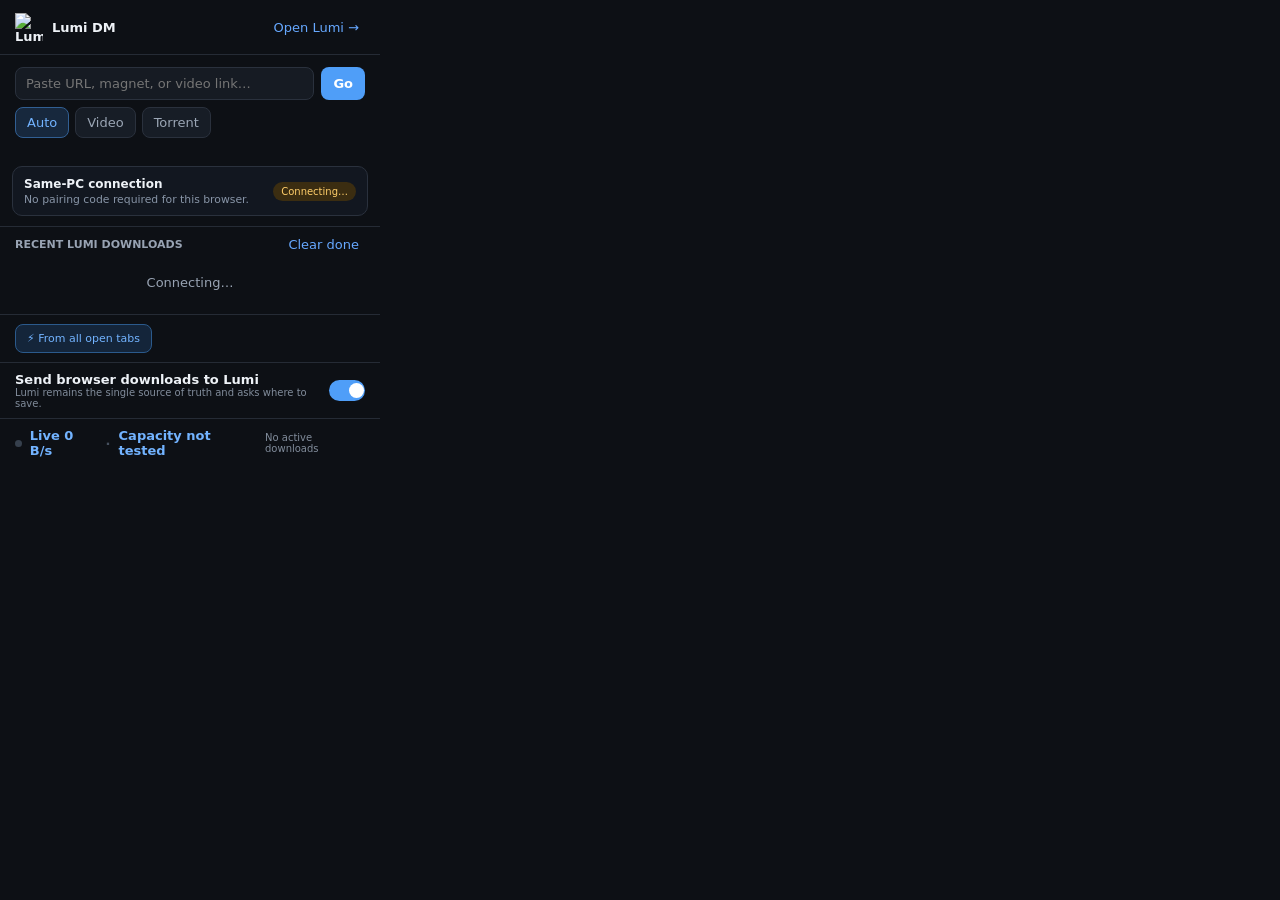
==== browser-extension/popup.html @ cd847139 "Simplify extension to automatic same-PC handoff" ====
<!DOCTYPE html>
<html lang="en">
<head>
<meta charset="UTF-8">
<meta name="viewport" content="width=device-width,initial-scale=1">
<title>Lumi DM</title>
<style>
*{box-sizing:border-box}html,body{margin:0;width:380px;min-height:240px;background:#0d1015;color:#eef2f7;font:13px Inter,system-ui,sans-serif}button,input{font:inherit}.header,.connection,.dl-header,.speed-bar,.intercept-row,.tabs-row{display:flex;align-items:center}.header{justify-content:space-between;padding:13px 15px;border-bottom:1px solid #252b35}.brand{display:flex;gap:9px;align-items:center;font-weight:750}.logo{width:28px;height:28px;object-fit:contain}.link-btn,.clear-link{border:0;background:none;color:#66a8ff;cursor:pointer}.url-row{display:flex;gap:7px;padding:12px 15px 7px}.url-input{min-width:0;flex:1;border:1px solid #2a313d;background:#161b23;color:#eef2f7;border-radius:8px;padding:8px 10px;outline:none}.url-input:focus{border-color:#4f9ef8}.primary,.type-btn,.tabs-btn{border:1px solid transparent;border-radius:8px;padding:7px 11px;cursor:pointer}.primary{background:#4f9ef8;color:white;font-weight:700}.type-row{display:flex;gap:6px;padding:0 15px 10px}.type-btn{background:#171d26;border-color:#2a313d;color:#9ba6b5}.type-btn.is-active{color:#72b3ff;border-color:#315f93;background:#17283d}.status-msg{padding:0 15px 8px;min-height:18px;font-size:11px;color:#98a3b3}.connection{justify-content:space-between;margin:0 12px 10px;padding:9px 11px;border:1px solid #2a313d;border-radius:10px;background:#121720}.connection strong{font-size:12px}.connection small{display:block;margin-top:2px;color:#8895a7}.connection-badge{font-size:10px;padding:4px 8px;border-radius:99px;color:#ffce6a;background:#3b2d11}.connection-badge.on{color:#78d9ae;background:#153326}.connection-badge.warn{color:#ff9b9b;background:#3a1818}.dl-section{border-top:1px solid #252b35}.dl-header{justify-content:space-between;padding:9px 15px 6px}.dl-title{font-size:11px;color:#98a3b3;text-transform:uppercase;font-weight:700}.dl-list{max-height:230px;overflow:auto;padding:0 10px 8px}.dl-item{display:flex;gap:7px;align-items:center;padding:7px 5px;border-bottom:1px solid #202631}.dl-dot{width:7px;height:7px;border-radius:50%;background:#596273}.dl-dot.running,.dl-dot.resolving,.dl-dot.downloading{background:#4f9ef8}.dl-dot.completed{background:#5ed19d}.dl-dot.failed,.dl-dot.cancelled{background:#f87171}.dl-dot.paused,.dl-dot.browser_pending{background:#fbbf24}.dl-name{flex:1;overflow:hidden;text-overflow:ellipsis;white-space:nowrap}.dl-pct{font-size:10px;color:#98a3b3}.empty-msg{padding:16px;text-align:center;color:#98a3b3}.tabs-row,.intercept-row,.speed-bar{padding:9px 15px;border-top:1px solid #252b35;gap:8px}.tabs-btn{background:#14253a;border-color:#2b5a8c;color:#72b3ff;font-size:11px}.tabs-info{flex:1;font-size:11px;color:#98a3b3}.intercept-row{justify-content:space-between}.hint{font-size:10px;color:#818c9b}.toggle{position:relative;width:38px;height:21px}.toggle input{display:none}.slider{position:absolute;inset:0;border-radius:20px;background:#2b3340;cursor:pointer}.slider:before{content:"";position:absolute;width:15px;height:15px;left:3px;top:3px;border-radius:50%;background:white;transition:.15s}.toggle input:checked+.slider{background:#4f9ef8}.toggle input:checked+.slider:before{transform:translateX(17px)}.speed-bar{color:#72b3ff;font-weight:700}.speed-dot{width:7px;height:7px;border-radius:50%;background:#36404d}.speed-dot.active{background:#5ed19d}.speed-sub{margin-left:auto;color:#818c9b;font-size:10px;font-weight:400}.sep{color:#46505f}::-webkit-scrollbar{width:5px}::-webkit-scrollbar-thumb{background:#333c49;border-radius:5px}
</style>
</head>
<body>
<div class="header"><div class="brand"><img src="icons/icon48.png" class="logo" alt="Lumi">Lumi DM</div><button class="link-btn" id="open-ui">Open Lumi →</button></div>
<div class="url-row"><input class="url-input" id="url-input" placeholder="Paste URL, magnet, or video link…"><button class="primary" id="go-btn">Go</button></div>
<div class="type-row"><button class="type-btn is-active" data-type="auto">Auto</button><button class="type-btn" data-type="video">Video</button><button class="type-btn" data-type="torrent">Torrent</button></div>
<div class="status-msg" id="status-msg"></div>
<div class="connection"><div><strong>Same-PC connection</strong><small>No pairing code required for this browser.</small></div><span class="connection-badge" id="connection-badge">Connecting…</span></div>
<section class="dl-section"><div class="dl-header"><span class="dl-title">Recent Lumi downloads</span><button class="clear-link" id="clear-btn">Clear done</button></div><div class="dl-list" id="dl-list"><div class="empty-msg">Connecting…</div></div></section>
<div class="tabs-row"><button class="tabs-btn" id="all-tabs-btn">⚡ From all open tabs</button><div id="tabs-status" class="tabs-info"></div></div>
<div class="intercept-row"><div><div style="font-weight:700">Send browser downloads to Lumi</div><div class="hint">Lumi remains the single source of truth and asks where to save.</div></div><label class="toggle"><input type="checkbox" id="intercept-toggle" checked><span class="slider"></span></label></div>
<div class="speed-bar"><span class="speed-dot" id="speed-dot"></span><span id="speed-label">Live 0 B/s</span><span class="sep">·</span><span id="inet-label">Capacity not tested</span><span class="speed-sub" id="speed-sub">No active downloads</span></div>
<script src="popup-security.js"></script>
<script src="popup.js"></script>
<script src="popup-native-handoff.js"></script>
<script src="popup-runtime-fix.js"></script>
</body>
</html>
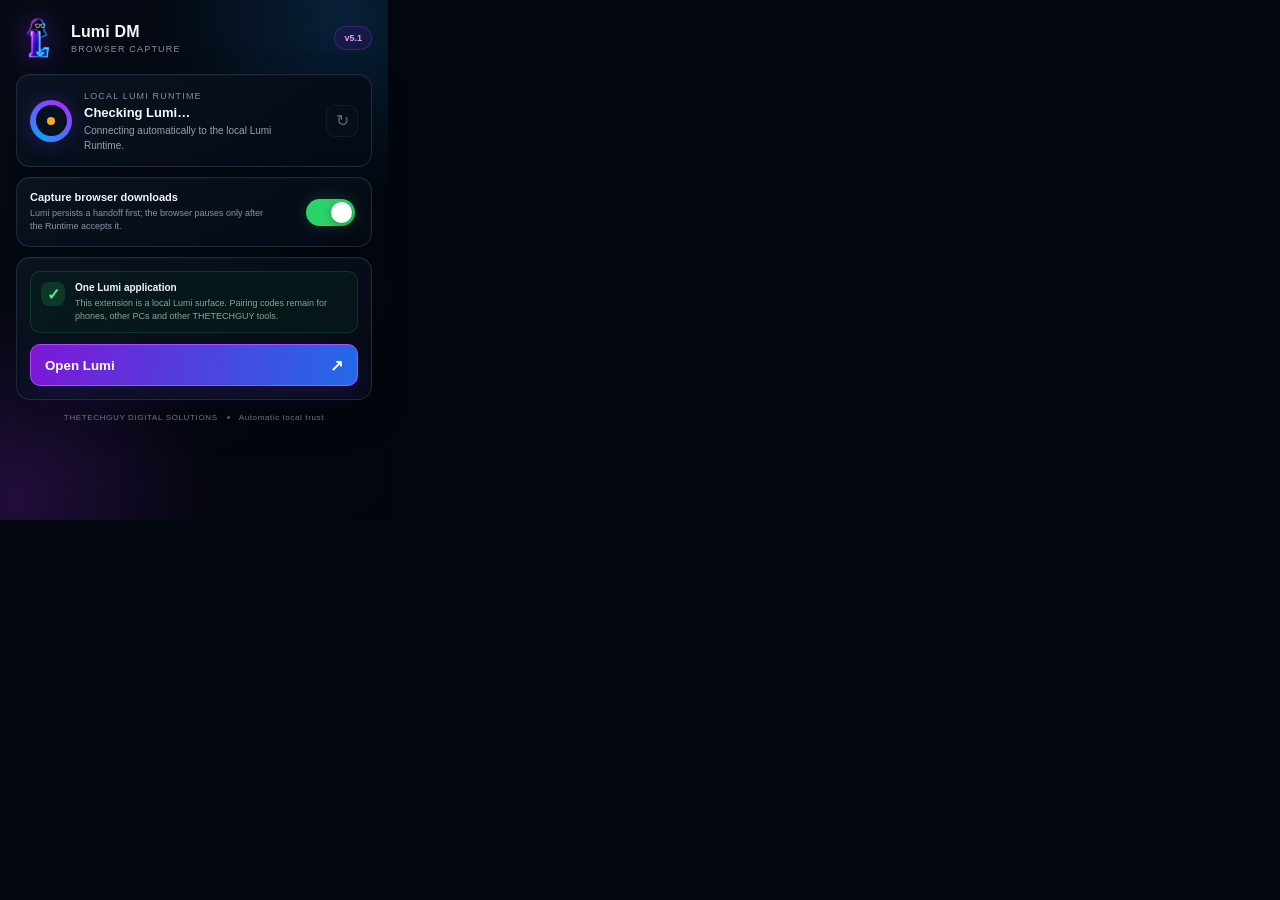
==== commit 42552ccf: "fix: remove manual browser pairing path" ====
--- a/browser-extension/popup.html
+++ b/browser-extension/popup.html
@@ -1,26 +1,74 @@
-<!DOCTYPE html>
+<!doctype html>
 <html lang="en">
 <head>
-<meta charset="UTF-8">
-<meta name="viewport" content="width=device-width,initial-scale=1">
-<title>Lumi DM</title>
-<style>
-*{box-sizing:border-box}html,body{margin:0;width:380px;min-height:240px;background:#0d1015;color:#eef2f7;font:13px Inter,system-ui,sans-serif}button,input{font:inherit}.header,.connection,.dl-header,.speed-bar,.intercept-row,.tabs-row{display:flex;align-items:center}.header{justify-content:space-between;padding:13px 15px;border-bottom:1px solid #252b35}.brand{display:flex;gap:9px;align-items:center;font-weight:750}.logo{width:28px;height:28px;object-fit:contain}.link-btn,.clear-link{border:0;background:none;color:#66a8ff;cursor:pointer}.url-row{display:flex;gap:7px;padding:12px 15px 7px}.url-input{min-width:0;flex:1;border:1px solid #2a313d;background:#161b23;color:#eef2f7;border-radius:8px;padding:8px 10px;outline:none}.url-input:focus{border-color:#4f9ef8}.primary,.type-btn,.tabs-btn{border:1px solid transparent;border-radius:8px;padding:7px 11px;cursor:pointer}.primary{background:#4f9ef8;color:white;font-weight:700}.type-row{display:flex;gap:6px;padding:0 15px 10px}.type-btn{background:#171d26;border-color:#2a313d;color:#9ba6b5}.type-btn.is-active{color:#72b3ff;border-color:#315f93;background:#17283d}.status-msg{padding:0 15px 8px;min-height:18px;font-size:11px;color:#98a3b3}.connection{justify-content:space-between;margin:0 12px 10px;padding:9px 11px;border:1px solid #2a313d;border-radius:10px;background:#121720}.connection strong{font-size:12px}.connection small{display:block;margin-top:2px;color:#8895a7}.connection-badge{font-size:10px;padding:4px 8px;border-radius:99px;color:#ffce6a;background:#3b2d11}.connection-badge.on{color:#78d9ae;background:#153326}.connection-badge.warn{color:#ff9b9b;background:#3a1818}.dl-section{border-top:1px solid #252b35}.dl-header{justify-content:space-between;padding:9px 15px 6px}.dl-title{font-size:11px;color:#98a3b3;text-transform:uppercase;font-weight:700}.dl-list{max-height:230px;overflow:auto;padding:0 10px 8px}.dl-item{display:flex;gap:7px;align-items:center;padding:7px 5px;border-bottom:1px solid #202631}.dl-dot{width:7px;height:7px;border-radius:50%;background:#596273}.dl-dot.running,.dl-dot.resolving,.dl-dot.downloading{background:#4f9ef8}.dl-dot.completed{background:#5ed19d}.dl-dot.failed,.dl-dot.cancelled{background:#f87171}.dl-dot.paused,.dl-dot.browser_pending{background:#fbbf24}.dl-name{flex:1;overflow:hidden;text-overflow:ellipsis;white-space:nowrap}.dl-pct{font-size:10px;color:#98a3b3}.empty-msg{padding:16px;text-align:center;color:#98a3b3}.tabs-row,.intercept-row,.speed-bar{padding:9px 15px;border-top:1px solid #252b35;gap:8px}.tabs-btn{background:#14253a;border-color:#2b5a8c;color:#72b3ff;font-size:11px}.tabs-info{flex:1;font-size:11px;color:#98a3b3}.intercept-row{justify-content:space-between}.hint{font-size:10px;color:#818c9b}.toggle{position:relative;width:38px;height:21px}.toggle input{display:none}.slider{position:absolute;inset:0;border-radius:20px;background:#2b3340;cursor:pointer}.slider:before{content:"";position:absolute;width:15px;height:15px;left:3px;top:3px;border-radius:50%;background:white;transition:.15s}.toggle input:checked+.slider{background:#4f9ef8}.toggle input:checked+.slider:before{transform:translateX(17px)}.speed-bar{color:#72b3ff;font-weight:700}.speed-dot{width:7px;height:7px;border-radius:50%;background:#36404d}.speed-dot.active{background:#5ed19d}.speed-sub{margin-left:auto;color:#818c9b;font-size:10px;font-weight:400}.sep{color:#46505f}::-webkit-scrollbar{width:5px}::-webkit-scrollbar-thumb{background:#333c49;border-radius:5px}
-</style>
+  <meta charset="utf-8">
+  <meta name="viewport" content="width=device-width,initial-scale=1">
+  <title>Lumi DM</title>
+  <link rel="stylesheet" href="popup.css">
 </head>
 <body>
-<div class="header"><div class="brand"><img src="icons/icon48.png" class="logo" alt="Lumi">Lumi DM</div><button class="link-btn" id="open-ui">Open Lumi →</button></div>
-<div class="url-row"><input class="url-input" id="url-input" placeholder="Paste URL, magnet, or video link…"><button class="primary" id="go-btn">Go</button></div>
-<div class="type-row"><button class="type-btn is-active" data-type="auto">Auto</button><button class="type-btn" data-type="video">Video</button><button class="type-btn" data-type="torrent">Torrent</button></div>
-<div class="status-msg" id="status-msg"></div>
-<div class="connection"><div><strong>Same-PC connection</strong><small>No pairing code required for this browser.</small></div><span class="connection-badge" id="connection-badge">Connecting…</span></div>
-<section class="dl-section"><div class="dl-header"><span class="dl-title">Recent Lumi downloads</span><button class="clear-link" id="clear-btn">Clear done</button></div><div class="dl-list" id="dl-list"><div class="empty-msg">Connecting…</div></div></section>
-<div class="tabs-row"><button class="tabs-btn" id="all-tabs-btn">⚡ From all open tabs</button><div id="tabs-status" class="tabs-info"></div></div>
-<div class="intercept-row"><div><div style="font-weight:700">Send browser downloads to Lumi</div><div class="hint">Lumi remains the single source of truth and asks where to save.</div></div><label class="toggle"><input type="checkbox" id="intercept-toggle" checked><span class="slider"></span></label></div>
-<div class="speed-bar"><span class="speed-dot" id="speed-dot"></span><span id="speed-label">Live 0 B/s</span><span class="sep">·</span><span id="inet-label">Capacity not tested</span><span class="speed-sub" id="speed-sub">No active downloads</span></div>
-<script src="popup-security.js"></script>
-<script src="popup.js"></script>
-<script src="popup-native-handoff.js"></script>
-<script src="popup-runtime-fix.js"></script>
+  <main class="shell">
+    <header class="topbar">
+      <div class="brand">
+        <img src="icon.svg" alt="Lumi DM">
+        <div>
+          <strong>Lumi DM</strong>
+          <small>Browser Capture</small>
+        </div>
+      </div>
+      <span class="version">v5.1</span>
+    </header>
+
+    <section class="connection-card" id="connection-card">
+      <div class="status-orb" aria-hidden="true"><span></span></div>
+      <div class="connection-copy">
+        <span class="eyebrow">Local Lumi Runtime</span>
+        <strong id="connection-title">Checking Lumi…</strong>
+        <small id="connection-message">Connecting automatically to Lumi on this computer.</small>
+      </div>
+      <button class="icon-button" id="refresh" type="button" title="Check again" aria-label="Check connection again">↻</button>
+    </section>
+
+    <section class="capture-card">
+      <label class="switch-row">
+        <span>
+          <strong>Capture browser downloads</strong>
+          <small>Lumi persists a handoff first; the browser pauses only after the Runtime accepts it.</small>
+        </span>
+        <input id="enabled" type="checkbox" checked aria-label="Capture browser downloads">
+      </label>
+    </section>
+
+    <section class="page-card" id="page-card" hidden>
+      <div class="page-icon">▶</div>
+      <div class="page-copy">
+        <span class="eyebrow">Current page</span>
+        <strong id="page-title">Media detected</strong>
+        <small id="page-message">Choose from browser-observed and resolved variants.</small>
+      </div>
+      <button class="small-button" id="open-media" type="button">Choose quality</button>
+    </section>
+
+    <section class="page-card" id="links-card" hidden>
+      <div class="page-icon">⌁</div>
+      <div class="page-copy">
+        <span class="eyebrow">Current page links</span>
+        <strong id="links-title">Links detected</strong>
+        <small id="links-message">Send browser-visible links to Lumi LinkGrabber.</small>
+      </div>
+      <button class="small-button" id="grab-links" type="button">Send to LinkGrabber</button>
+    </section>
+
+    <section class="paired-panel" id="paired-panel">
+      <div class="safe-note">
+        <span class="shield">✓</span>
+        <p><strong>One Lumi application</strong><small>This extension is a local Lumi surface. Pairing codes remain for phones, other PCs and other THETECHGUY tools.</small></p>
+      </div>
+      <button class="primary-button" id="open-lumi" type="button"><span>Open Lumi</span><b>↗</b></button>
+    </section>
+
+    <footer><span>THETECHGUY DIGITAL SOLUTIONS</span><i></i><span>Automatic local trust</span></footer>
+  </main>
+  <script src="popup.js"></script>
 </body>
 </html>
--- a/browser-extension/popup.css
+++ b/browser-extension/popup.css
@@ -0,0 +1 @@
+:root{color-scheme:dark;--bg:#030712;--panel:#08111f;--line:rgba(119,143,178,.22);--muted:#8896ad;--text:#f5f7fc;--purple:#a82cff;--blue:#159cff;--green:#29d468;--red:#ff5966}*{box-sizing:border-box}html,body{margin:0;width:388px;min-height:520px;background:#02060e;color:var(--text);font-family:"Segoe UI",Inter,Arial,sans-serif}body{background:radial-gradient(circle at 88% 3%,rgba(21,156,255,.16),transparent 30%),radial-gradient(circle at 4% 96%,rgba(168,44,255,.18),transparent 32%),linear-gradient(145deg,#050a14,#02050c)}body:before{content:"";position:fixed;inset:0;pointer-events:none;opacity:.24;background-image:linear-gradient(rgba(255,255,255,.025) 1px,transparent 1px),linear-gradient(90deg,rgba(255,255,255,.025) 1px,transparent 1px);background-size:24px 24px}.shell{position:relative;padding:16px}.topbar{display:flex;align-items:center;justify-content:space-between;margin-bottom:14px}.brand{display:flex;align-items:center;gap:11px}.brand img{width:44px;height:44px;object-fit:contain;filter:drop-shadow(0 0 14px rgba(151,43,255,.42))}.brand strong{display:block;font-size:16px;letter-spacing:.01em}.brand small,.eyebrow{display:block;margin-top:3px;color:#8190a8;font-size:9px;letter-spacing:.13em;text-transform:uppercase}.version{padding:6px 9px;border:1px solid rgba(145,62,230,.3);border-radius:999px;background:rgba(72,18,123,.25);color:#d8a3ff;font-size:9px;font-weight:800}.connection-card,.capture-card,.page-card,.paired-panel,.pair-panel{border:1px solid var(--line);border-radius:14px;background:linear-gradient(145deg,rgba(10,19,33,.96),rgba(5,11,21,.98));box-shadow:inset 0 1px 0 rgba(255,255,255,.025),0 14px 36px rgba(0,0,0,.22)}.connection-card{display:flex;align-items:center;gap:12px;padding:13px}.status-orb{width:42px;height:42px;flex:none;border-radius:50%;display:grid;place-items:center;background:conic-gradient(from 30deg,var(--purple),var(--blue),var(--purple));box-shadow:0 0 20px rgba(125,43,238,.3);animation:spin 1.05s linear infinite}.status-orb:after{content:"";width:31px;height:31px;border-radius:50%;background:#07101d}.status-orb span{position:absolute;width:8px;height:8px;border-radius:50%;background:#f3aa2d;z-index:1}.connection-card.ok .status-orb{animation:none;background:rgba(41,212,104,.2);box-shadow:0 0 20px rgba(41,212,104,.2)}.connection-card.ok .status-orb:after{background:#092517}.connection-card.ok .status-orb span{background:var(--green);box-shadow:0 0 9px var(--green)}.connection-card.bad .status-orb{animation:none;background:rgba(255,89,102,.16);box-shadow:none}.connection-card.bad .status-orb:after{background:#260b12}.connection-card.bad .status-orb span{background:var(--red)}@keyframes spin{to{transform:rotate(360deg)}}.connection-copy{min-width:0;flex:1}.connection-copy strong{display:block;margin-top:4px;font-size:13px;white-space:nowrap;overflow:hidden;text-overflow:ellipsis}.connection-copy small{display:block;margin-top:4px;color:#94a0b4;font-size:10px;line-height:1.45}.icon-button{width:32px;height:32px;flex:none;border:1px solid rgba(118,139,171,.23);border-radius:9px;background:#07101c;color:#b7c2d3;font-size:16px;cursor:pointer}.icon-button:hover{border-color:#9d3af0;color:#fff}.capture-card{margin-top:10px;padding:0 13px}.switch-row{min-height:68px;display:flex;align-items:center;justify-content:space-between;gap:16px;cursor:pointer}.switch-row strong{display:block;font-size:11px}.switch-row small{display:block;margin-top:4px;max-width:245px;color:#8794a8;font-size:9px;line-height:1.45}.switch-row input{appearance:none;width:49px;height:27px;flex:none;border-radius:99px;background:#273142;position:relative;cursor:pointer;transition:.18s}.switch-row input:before{content:"";position:absolute;top:3px;left:3px;width:21px;height:21px;border-radius:50%;background:#fff;box-shadow:0 2px 8px rgba(0,0,0,.3);transition:.18s}.switch-row input:checked{background:var(--green);box-shadow:0 0 13px rgba(41,212,104,.22)}.switch-row input:checked:before{transform:translateX(22px)}.page-card{margin-top:10px;padding:12px;display:flex;align-items:center;gap:11px}.page-card[hidden]{display:none}.page-icon{width:37px;height:37px;flex:none;border-radius:10px;display:grid;place-items:center;background:linear-gradient(145deg,#891dda,#176ddd);font-size:14px;box-shadow:0 0 14px rgba(132,36,225,.25)}.page-copy{min-width:0;flex:1}.page-copy strong{display:block;margin-top:4px;font-size:11px;white-space:nowrap;overflow:hidden;text-overflow:ellipsis}.page-copy small{display:block;margin-top:3px;color:#8492a8;font-size:9px}.small-button{height:32px;flex:none;padding:0 10px;border:1px solid rgba(166,68,255,.44);border-radius:8px;background:rgba(96,21,165,.3);color:#efdfff;font-size:9px;font-weight:800;cursor:pointer}.paired-panel,.pair-panel{margin-top:10px;padding:13px}.safe-note{display:flex;align-items:flex-start;gap:10px;padding:10px;border:1px solid rgba(41,212,104,.17);border-radius:10px;background:rgba(7,47,26,.28)}.shield{width:24px;height:24px;flex:none;border-radius:8px;display:grid;place-items:center;background:rgba(41,212,104,.17);color:#5ee791;font-weight:900}.safe-note p{margin:0}.safe-note strong{display:block;font-size:10px}.safe-note small{display:block;margin-top:4px;color:#86a594;font-size:9px;line-height:1.4}.primary-button,.secondary-button{width:100%;height:42px;margin-top:11px;border-radius:10px;font-family:inherit;font-weight:850;cursor:pointer}.primary-button{display:flex;align-items:center;justify-content:space-between;padding:0 14px;border:1px solid #b24bff;background:linear-gradient(100deg,#7d18d4,#2369e8);color:#fff;box-shadow:0 9px 22px rgba(75,29,170,.24)}.primary-button:hover{filter:brightness(1.08)}.primary-button b{font-size:16px}.secondary-button{border:1px solid rgba(118,139,171,.22);background:#07101c;color:#bdc7d6}.secondary-button.danger:hover{border-color:rgba(255,89,102,.4);color:#ff8b94}.pair-heading strong{display:block;margin-top:5px;font-size:13px}.pair-heading small{display:block;margin-top:5px;color:#8794a8;font-size:9px;line-height:1.45}.code-field{display:block;margin-top:13px;color:#aab5c6;font-size:9px;font-weight:700}.code-field input{width:100%;height:42px;margin-top:6px;border:1px solid rgba(124,147,181,.27);border-radius:10px;background:#050d18;color:#fff;padding:0 12px;outline:none;font:800 14px "Segoe UI";letter-spacing:.08em;text-transform:uppercase}.code-field input:focus{border-color:#9e3feb;box-shadow:0 0 0 3px rgba(145,43,231,.12)}footer{display:flex;align-items:center;justify-content:center;gap:9px;margin-top:13px;color:#69768b;font-size:8px;letter-spacing:.08em}footer i{width:3px;height:3px;border-radius:50%;background:#4e5d73}.paired-panel[hidden],.pair-panel[hidden]{display:none}button:disabled,input:disabled{opacity:.5;cursor:not-allowed}
